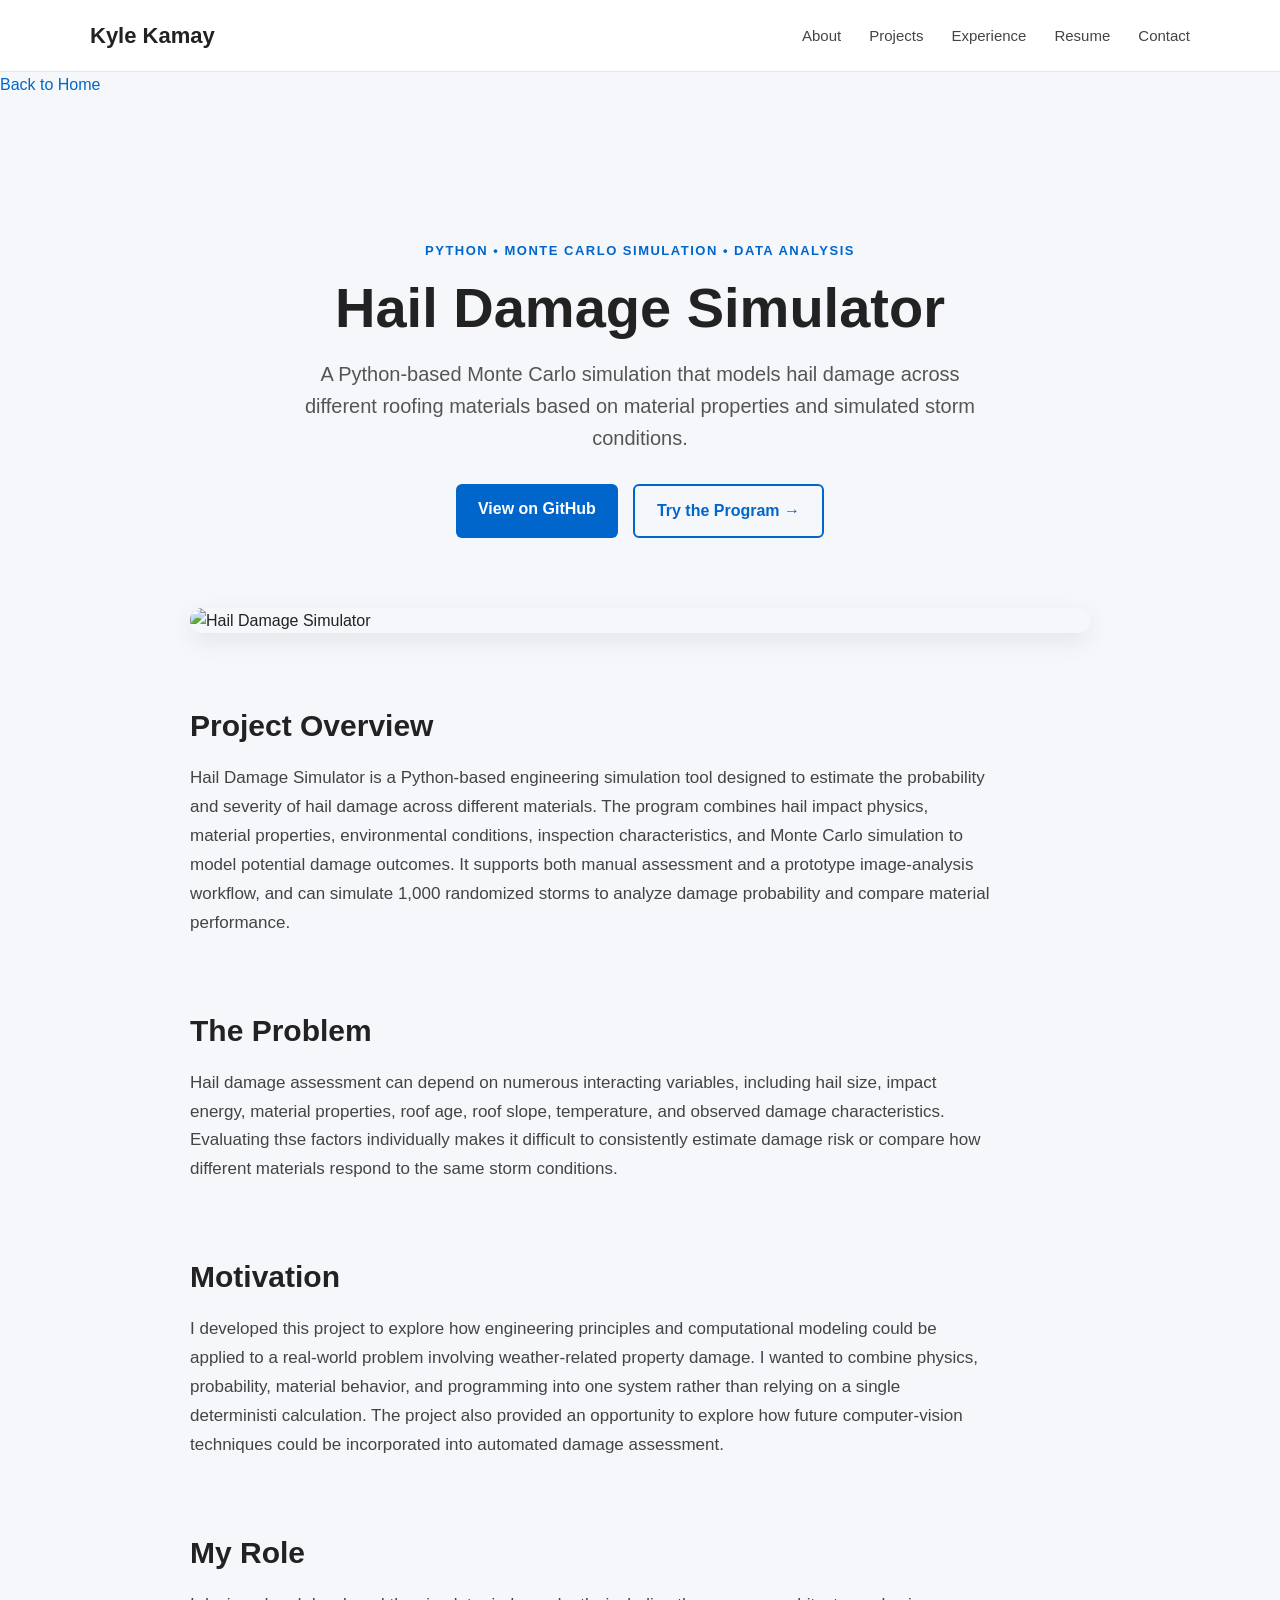
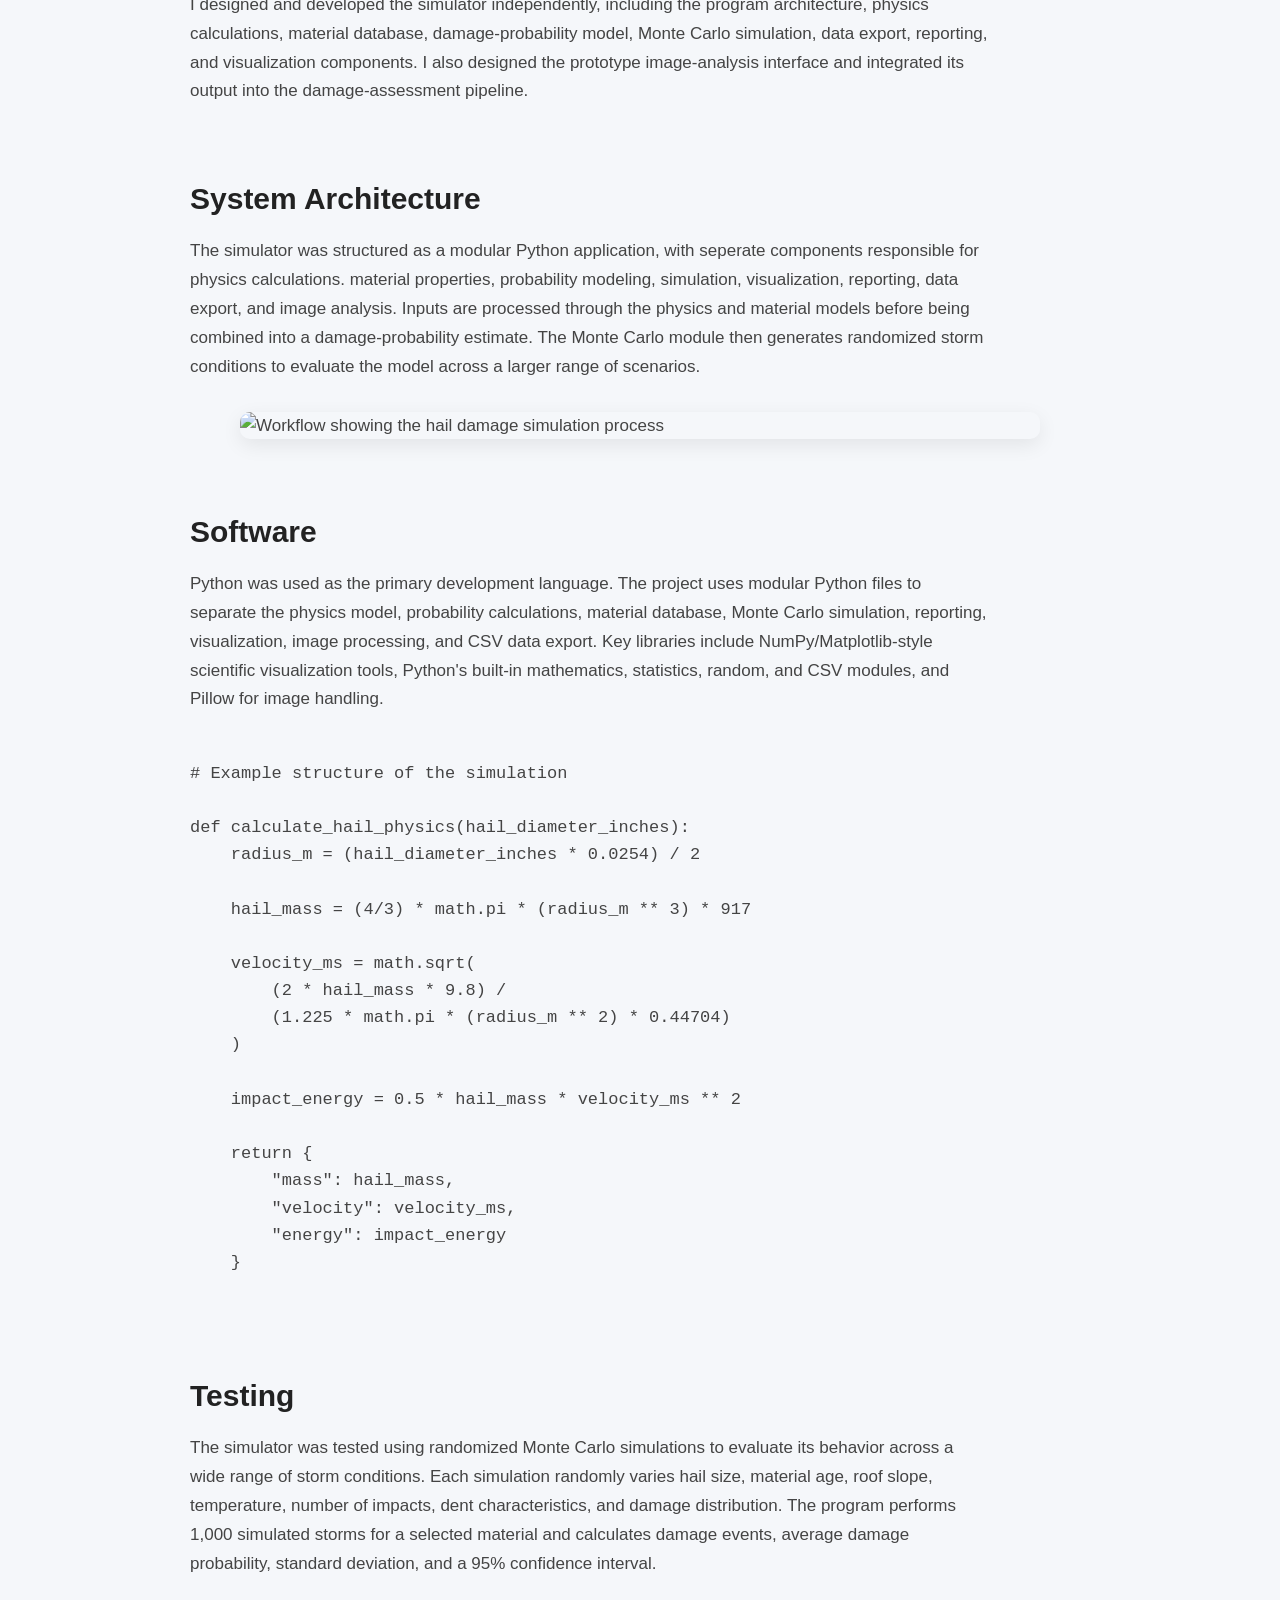
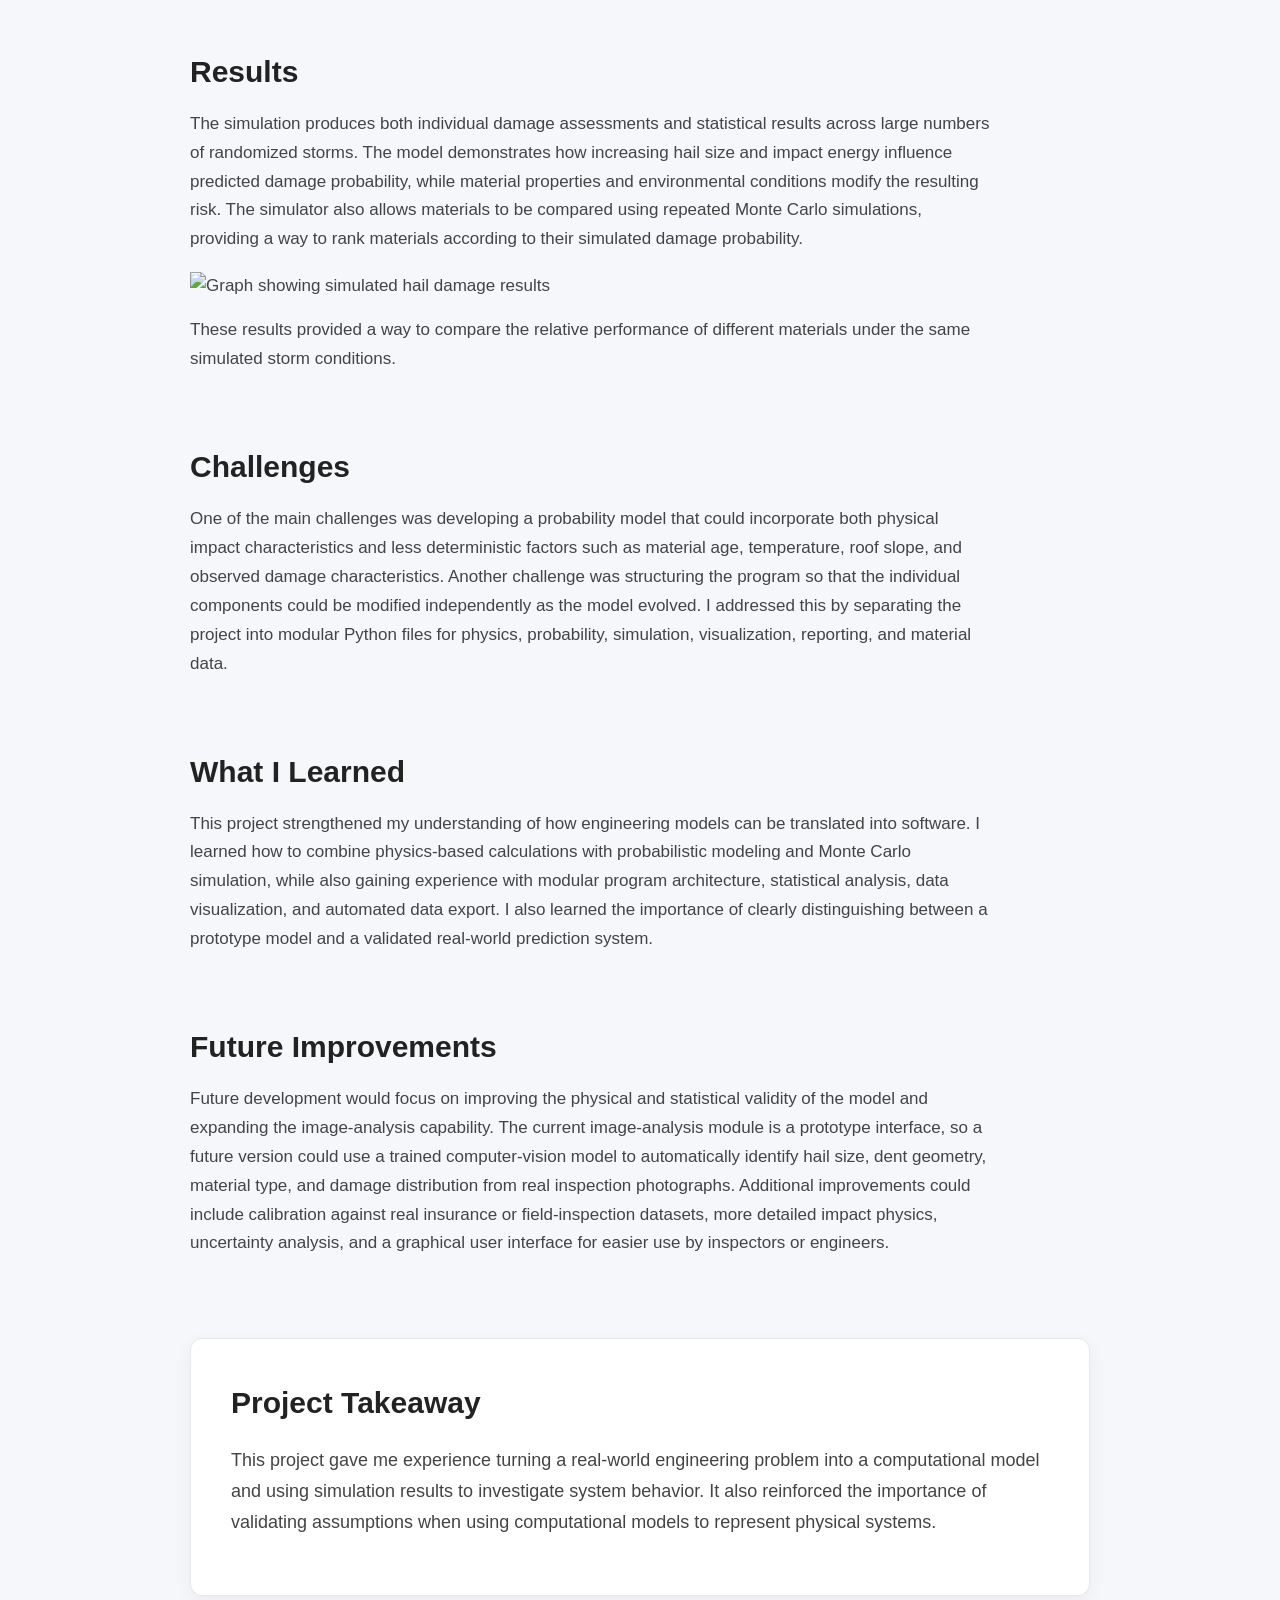
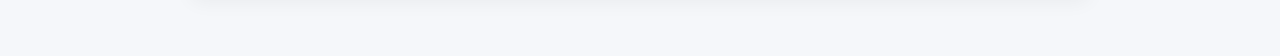
==== Projects/hail_damage.html @ d789b225 "Add files via upload" ====
<!DOCTYPE html>
<html> 


<head>
    <link rel="stylesheet" href="../style.css">
    <title>Hail Damage Simulator</title>
</head>

<body>
    <nav class="navbar">
        <div class="nav-container">

            <a href="../index.html" class="nav-logo">
            Kyle Kamay
            </a>

            <div class="nav-links">
                <a href="../index.html#about">About</a>
                <a href="../index.html#projects">Projects</a>
                <a href="../index.html#experience">Experience</a>
                <a href="../index.html#resume">Resume</a>
                <a href="../index.html#contact">Contact</a>
            </div>
        </div>
    </nav>
    <a href="../index.html">Back to Home</a>
    
    <div class="project-page">
        <section class="project-hero">

    <p class="hero-label">PYTHON • MONTE CARLO SIMULATION • DATA ANALYSIS</p>

    <h1>Hail Damage Simulator</h1>

    <p class="project-subtitle">
        A Python-based Monte Carlo simulation that models hail damage
        across different roofing materials based on material properties
        and simulated storm conditions.
    </p>

    <div class="project-links">

        <a
            href="https://github.com/Kyle-Kamay/Tech-Park-Project.git"
            target="_blank"
            class="button primary-button"
        >
            View on GitHub
        </a>

        <a
            href="YOUR-PROGRAM-LINK"
            target="_blank"
            class="button secondary-button"
        >
            Try the Program →
        </a>

    </div>

</section>

        <div class="project-main-image">

        <img
        src="../images/Damage-Probability_vs_Hail-SizeSAMPLE.png"
        alt="Hail Damage Simulator"
        >

        </div>
        
        <section class="project-section">

    <h2>Project Overview</h2>
    <p>
        Hail Damage Simulator is a Python-based engineering simulation tool designed to estimate the probability and severity of hail damage across different materials. The program combines hail impact physics, material properties, environmental conditions, inspection characteristics, and Monte Carlo simulation to model potential damage outcomes. It supports both manual assessment and a prototype image-analysis workflow, and can simulate 1,000 randomized storms to analyze damage probability and compare material performance.
    </p>


    

</section>


<section class="project-section">

    <h2>The Problem</h2>

    <p>
        Hail damage assessment can depend on numerous interacting variables, including hail size, impact energy, material properties, roof age, roof slope, temperature, and observed damage characteristics.  Evaluating thse factors individually makes it difficult to consistently estimate damage risk or compare how different materials respond to the same storm conditions.
    </p>
    

</section>


<section class="project-section">

    <h2>Motivation</h2>

    <p>
        I developed this project to explore how engineering principles and computational modeling could be applied to a real-world problem involving weather-related property damage.  I wanted to combine physics, probability, material behavior, and programming into one system rather than relying on a single deterministi calculation.  The project also provided an opportunity to explore how future computer-vision techniques could be incorporated into automated damage assessment.
    </p>
    

</section>


<section class="project-section">

    <h2>My Role</h2>

    <p>
        I designed and developed the simulator independently, including the program architecture, physics calculations, material database, damage-probability model, Monte Carlo simulation, data export, reporting, and visualization components.  I also designed the prototype image-analysis interface and integrated its output into the damage-assessment pipeline.
    </p>
    

</section>


<section class="project-section">

    <h2>System Architecture</h2>

    <p>
        The simulator was structured as a modular Python application, with seperate components responsible for physics calculations. material properties, probability modeling, simulation, visualization, reporting, data export, and image analysis.  Inputs are processed through the physics and material models before being combined into a damage-probability estimate. The Monte Carlo module then generates randomized storm conditions to evaluate the model across a larger range of scenarios.
    </p>
    <div class="architecture-image">

        <img
            src="../images/flowchart-hail_simulator.png"
            alt="Workflow showing the hail damage simulation process"
        >

    </div>

</section>


<section class="project-section">

    <h2>Software</h2>

    <p>
        Python was used as the primary development language. The project uses modular Python files to separate the physics model, probability calculations, material database, Monte Carlo simulation, reporting, visualization, image processing, and CSV data export. Key libraries include NumPy/Matplotlib-style scientific visualization tools, Python's built-in mathematics, statistics, random, and CSV modules, and Pillow for image handling.
    </p>
   
    <div class="project-code">

        <pre><code>
# Example structure of the simulation

def calculate_hail_physics(hail_diameter_inches):
    radius_m = (hail_diameter_inches * 0.0254) / 2

    hail_mass = (4/3) * math.pi * (radius_m ** 3) * 917

    velocity_ms = math.sqrt(
        (2 * hail_mass * 9.8) /
        (1.225 * math.pi * (radius_m ** 2) * 0.44704)
    )

    impact_energy = 0.5 * hail_mass * velocity_ms ** 2

    return {
        "mass": hail_mass,
        "velocity": velocity_ms,
        "energy": impact_energy
    }
    </div>


</section>


<section class="project-section">

    <h2>Testing</h2>

    <p>
        The simulator was tested using randomized Monte Carlo simulations to evaluate its behavior across a wide range of storm conditions. Each simulation randomly varies hail size, material age, roof slope, temperature, number of impacts, dent characteristics, and damage distribution. The program performs 1,000 simulated storms for a selected material and calculates damage events, average damage probability, standard deviation, and a 95% confidence interval.
    </p>
    

    </section>
<section class="project-section">

    <h2>Results</h2>

    <p>
        The simulation produces both individual damage assessments and statistical results across large numbers of randomized storms. The model demonstrates how increasing hail size and impact energy influence predicted damage probability, while material properties and environmental conditions modify the resulting risk. The simulator also allows materials to be compared using repeated Monte Carlo simulations, providing a way to rank materials according to their simulated damage probability.
    </p>

    <div class="results-image">

        <img
            src="../images/material-rankings.png"
            alt="Graph showing simulated hail damage results"
        >

    </div>

    <p>
        These results provided a way to compare the relative performance
        of different materials under the same simulated storm
        conditions.
    </p>

</section>


    <section class="project-section">

    <h2>Challenges</h2>

    <p>
        One of the main challenges was developing a probability model that could incorporate both physical impact characteristics and less deterministic factors such as material age, temperature, roof slope, and observed damage characteristics. Another challenge was structuring the program so that the individual components could be modified independently as the model evolved. I addressed this by separating the project into modular Python files for physics, probability, simulation, visualization, reporting, and material data.
    </p>
    

    </section>


    <section class="project-section">

    <h2>What I Learned</h2>

    <p>
        This project strengthened my understanding of how engineering models can be translated into software. I learned how to combine physics-based calculations with probabilistic modeling and Monte Carlo simulation, while also gaining experience with modular program architecture, statistical analysis, data visualization, and automated data export. I also learned the importance of clearly distinguishing between a prototype model and a validated real-world prediction system.
    </p>
    

    </section>


    <section class="project-section">

    <h2>Future Improvements</h2>

    <p>
        Future development would focus on improving the physical and statistical validity of the model and expanding the image-analysis capability. The current image-analysis module is a prototype interface, so a future version could use a trained computer-vision model to automatically identify hail size, dent geometry, material type, and damage distribution from real inspection photographs. Additional improvements could include calibration against real insurance or field-inspection datasets, more detailed impact physics, uncertainty analysis, and a graphical user interface for easier use by inspectors or engineers.
    </p>

    </section>
<section class="project-takeaway">

    <h2>Project Takeaway</h2>

    <p>
        This project gave me experience turning a real-world engineering
        problem into a computational model and using simulation results
        to investigate system behavior. It also reinforced the
        importance of validating assumptions when using computational
        models to represent physical systems.
    </p>

</section>

    </div>




</body>
---- style.css ----
body {
    font-family: Arial, sans-serif;
    margin: 0;
    padding: 0;
    background-color: #f5f7fa;
    color: #222;
    line-height: 1.6;
}

h1, h2, h3 {
    margin-bottom: 10px;
}

a {
    color: #0066cc;
    text-decoration: none;
}

a:hover {
    text-decoration: underline;
}

.container {
    max-width: 1100px;
    margin: 0 auto;
    padding: 40px 25px;
}

h1 {
    font-size: 48px;
    margin-bottom: 5px;
}

h2 {
    font-size: 30px;
    margin-top: 50px;
}

.navbar {
    background-color: #ffffff;
    border-bottom: 1px solid #e5e7eb;
    position: sticky;
    top: 0;
    z-index: 1000;
}

.nav-container {
    max-width: 1100px;
    margin: 0 auto;
    padding: 18px 25px;

    display: flex;
    justify-content: space-between;
    align-items: center;
}

.nav-logo {
    font-size: 22px;
    font-weight: bold;
    color: #222;
}

.nav-links {
    display: flex;
    gap: 28px;
}

.nav-links a {
    color: #444;
    font-size: 15px;
    font-weight: 500;
}

.nav-links a:hover {
    color: #0066cc;
    text-decoration: none;
}

html {
    scroll-behavior: smooth;
}

.hero {
    min-height: 600px;

    display: flex;
    align-items: center;

    padding: 60px 0;
}

.hero-text {
    max-width: 800px;
}

.hero-label {
    font-size: 14px;
    font-weight: bold;
    letter-spacing: 2px;
    color: #0066cc;
    margin-bottom: 15px;
}

.hero h1 {
    font-size: 64px;
    margin: 0;
    line-height: 1.1;
}

.hero h2 {
    font-size: 32px;
    font-weight: 500;
    margin-top: 20px;
    max-width: 750px;
}

.hero-description {
    font-size: 18px;
    color: #555;
    max-width: 650px;
    margin-top: 25px;
}

.hero-buttons {
    display: flex;
    gap: 15px;
    margin-top: 30px;
}

.button {
    display: inline-block;
    padding: 12px 22px;
    border-radius: 6px;
    font-weight: bold;
    transition: 0.2s;
}

.primary-button {
    background-color: #0066cc;
    color: white;
}

.primary-button:hover {
    background-color: #0052a3;
    text-decoration: none;
}

.secondary-button {
    border: 2px solid #0066cc;
    color: #0066cc;
}

.secondary-button:hover {
    background-color: #0066cc;
    color: white;
    text-decoration: none;
}

.project-grid {
    display: grid;
    grid-template-columns: repeat(3, 1fr);
    gap: 25px;
    margin-top: 30px;
}

.project-card {
    background-color: white;
    border: 1px solid #e5e7eb;
    border-radius: 10px;
    overflow: hidden;

    transition: transform 0.2s, box-shadow 0.2s;
}

.project-card:hover {
    transform: translateY(-5px);
    box-shadow: 0 10px 25px rgba(0, 0, 0, 0.08);
}

.project-card img {
    width: 100%;
    height: 220px;
    object-fit: cover;
    display: block;
}

.project-content {
    padding: 25px;
}

.project-content h3 {
    font-size: 22px;
    margin-top: 0;
}

.project-content p {
    color: #555;
    font-size: 15px;
}

.project-tags {
    display: flex;
    flex-wrap: wrap;
    gap: 8px;
    margin: 15px 0;
}

.project-tags span {
    background-color: #eef4fb;
    color: #0066cc;
    padding: 5px 10px;
    border-radius: 20px;
    font-size: 12px;
    font-weight: 600;
}

.project-button {
    display: inline-block;
    margin-top: 10px;

    color: #0066cc;
    font-weight: bold;
}

.project-button:hover {
    text-decoration: underline;
}

.experience-list {
    display: flex;
    flex-direction: column;
    gap: 20px;
    margin-top: 30px;
}

.experience-card {
    background-color: white;
    border: 1px solid #e5e7eb;
    border-radius: 10px;
    padding: 25px;

    transition: transform 0.2s, box-shadow 0.2s;
}

.experience-card:hover {
    transform: translateY(-3px);
    box-shadow: 0 8px 20px rgba(0, 0, 0, 0.06);
}

.experience-header {
    display: flex;
    justify-content: space-between;
    align-items: flex-start;
    gap: 20px;
}

.experience-card h3 {
    font-size: 22px;
    margin: 0;
}

.experience-role {
    color: #0066cc;
    font-weight: 600;
    margin: 5px 0 0;
}

.experience-date {
    color: #666;
    white-space: nowrap;
    margin: 0;
}

.experience-tags {
    display: flex;
    flex-wrap: wrap;
    gap: 8px;
    margin-top: 15px;
}

.experience-tags span {
    background-color: #eef4fb;
    color: #0066cc;
    padding: 5px 10px;
    border-radius: 20px;
    font-size: 12px;
    font-weight: 600;
}

.resume-section {
    text-align: center;
    padding: 70px 20px;
    margin-top: 40px;
}

.resume-section p {
    color: #555;
    margin-bottom: 25px;
}

.contact-section {
    text-align: center;
    padding: 70px 20px;
}

.contact-section p {
    max-width: 600px;
    margin: 0 auto 25px;
    color: #555;
}

.contact-links {
    display: flex;
    justify-content: center;
    gap: 25px;
}

.contact-links a {
    font-weight: 600;
}


.project-page {
    max-width: 900px;
    margin: 0 auto;
    padding: 60px 25px;
}

.project-hero {
    text-align: center;
    padding: 50px 0;
}

.project-hero h1 {
    font-size: 56px;
    margin: 10px 0 20px;
}

.project-subtitle {
    font-size: 20px;
    color: #555;
    max-width: 700px;
    margin: 0 auto;
}

.project-links {
    display: flex;
    justify-content: center;
    gap: 15px;
    margin-top: 30px;
}

.project-main-image {
    margin: 30px 0 70px;
}

.project-main-image img {
    width: 100%;
    border-radius: 10px;
    display: block;
}

.project-section {
    margin-bottom: 60px;
}

.project-section h2 {
    font-size: 30px;
    margin-bottom: 15px;
}

.project-section p {
    font-size: 17px;
    color: #444;
}

.project-section,
.project-section p,
.project-section li,
.project-takeaway,
.project-takeaway p,
.project-takeaway li {
    font-family: Arial, sans-serif;
    font-size: 17px;
    line-height: 1.6;
    color: #444;
}


.project-section h2,
.project-takeaway h2 {
    font-family: Arial, sans-serif;
    font-size: 30px;
    color: #222;
    margin-bottom: 15px;
}

.project-takeaway {
    margin-top: 70px;
    padding: 35px;
    background-color: #ffffff;
    border: 1px solid #e5e7eb;
    border-radius: 10px;
}

.project-takeaway p {
    font-size: 18px;
    line-height: 1.7;
}

/* Pressure Mat project styling */

.project-hero {
    padding: 70px 0 50px;
}

.project-hero .hero-label {
    font-size: 13px;
    font-weight: 700;
    letter-spacing: 1.5px;
    margin-bottom: 15px;
}

.project-hero h1 {
    max-width: 850px;
    margin: 0 auto 20px;
    line-height: 1.1;
}

.project-hero .project-subtitle {
    max-width: 700px;
    line-height: 1.6;
}

.project-main-image {
    margin: 20px 0 75px;
}

.project-main-image img {
    width: 100%;
    max-height: 600px;
    object-fit: contain;
    border-radius: 12px;
    display: block;
    box-shadow: 0 8px 25px rgba(0, 0, 0, 0.08);
}



.project-section {
    margin-bottom: 75px;
}

.project-section h2 {
    font-size: 30px;
    margin-bottom: 20px;
    line-height: 1.2;
}

.project-section p {
    max-width: 800px;
    font-size: 17px;
    line-height: 1.7;
    margin-bottom: 18px;
}

.hardware-image,
.code-image,
.architecture-image {
    margin: 30px 0;
}

.hardware-image img,
.code-image img,
.architecture-image img {
    width: 100%;
    max-width: 800px;
    display: block;
    margin: 0 auto;
    border-radius: 10px;
    box-shadow: 0 6px 20px rgba(0, 0, 0, 0.08);
}

.code-image {
    background-color: #f5f5f5;
    padding: 20px;
    border-radius: 12px;
}

.project-takeaway {
    margin-top: 80px;
    padding: 40px;
    background-color: #ffffff;
    border: 1px solid #e5e7eb;
    border-radius: 12px;
    box-shadow: 0 6px 20px rgba(0, 0, 0, 0.05);
}

.project-takeaway h2 {
    margin-top: 0;
}

.project-takeaway p {
    font-size: 18px;
    line-height: 1.7;
}


.project-footer {
    text-align: center;
    margin: 70px 0 20px;
}

.project-footer a {
    font-weight: 600;
    text-decoration: none;
}

.site-footer {
    margin-top: 80px;
    padding: 35px 20px;
    text-align: center;
    border-top: 1px solid #e5e7eb;
    color: #666;
}

.site-footer p {
    margin-bottom: 15px;
}

.footer-links {
    display: flex;
    justify-content: center;
    gap: 25px;
}

.footer-links a {
    text-decoration: none;
    font-weight: 600;
}

@media (max-width: 768px) {

    .nav-container {
        flex-direction: column;
        gap: 15px;
    }

    .nav-links {
        flex-wrap: wrap;
        justify-content: center;
    }

    .project-hero h1 {
        font-size: 40px;
    }

    .project-subtitle {
        font-size: 18px;
    }

    .project-links {
        flex-direction: column;
        align-items: center;
    }

    .project-links a {
        width: 100%;
        max-width: 300px;
        text-align: center;
    }

    .project-page {
        padding: 40px 20px;
    }

    .project-section h2 {
        font-size: 26px;
    }

    .project-section p {
        font-size: 16px;
    }

    .project-takeaway {
        padding: 25px;
    }

    .project-takeaway p {
        font-size: 16px;
    }

    .experience-header {
        flex-direction: column;
        gap: 5px;
    }

    .contact-links {
        flex-direction: column;
        align-items: center;
        gap: 15px;
    }

    .footer-links {
        flex-direction: column;
        gap: 12px;
    }
}
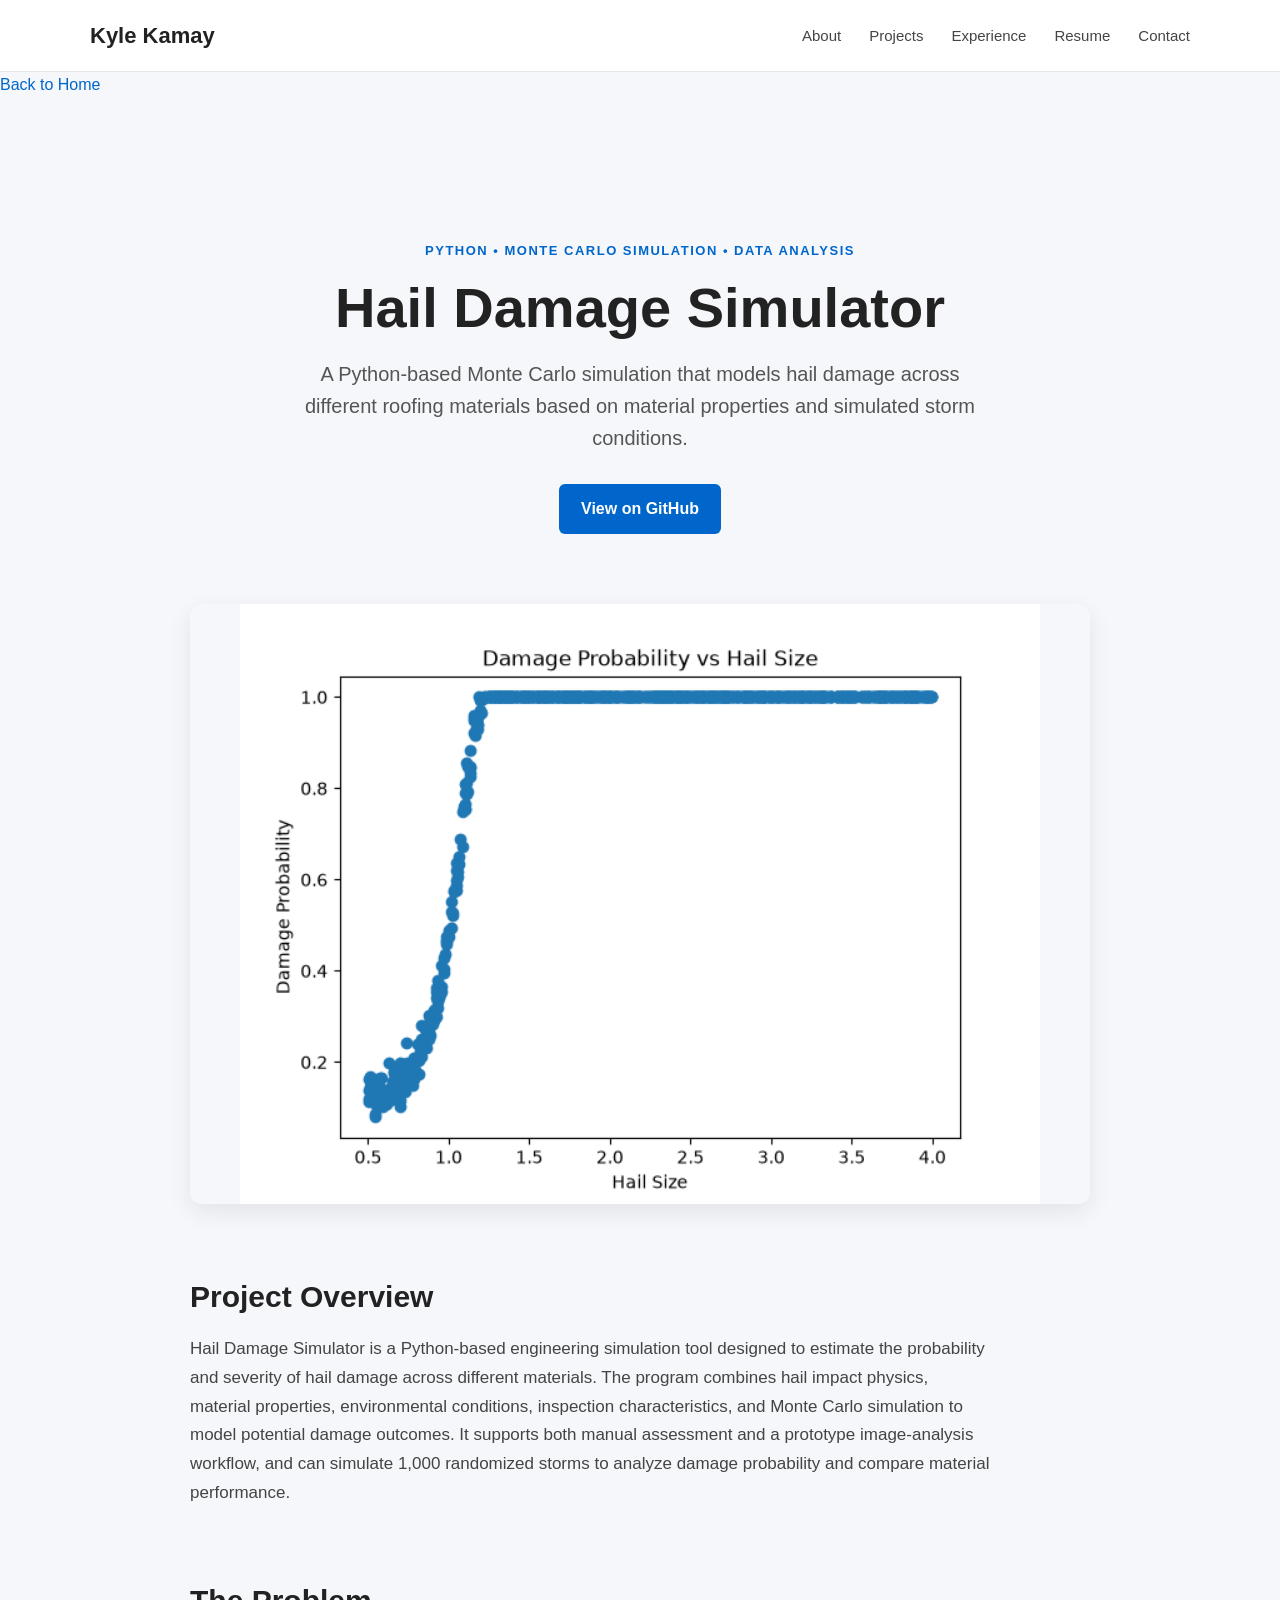
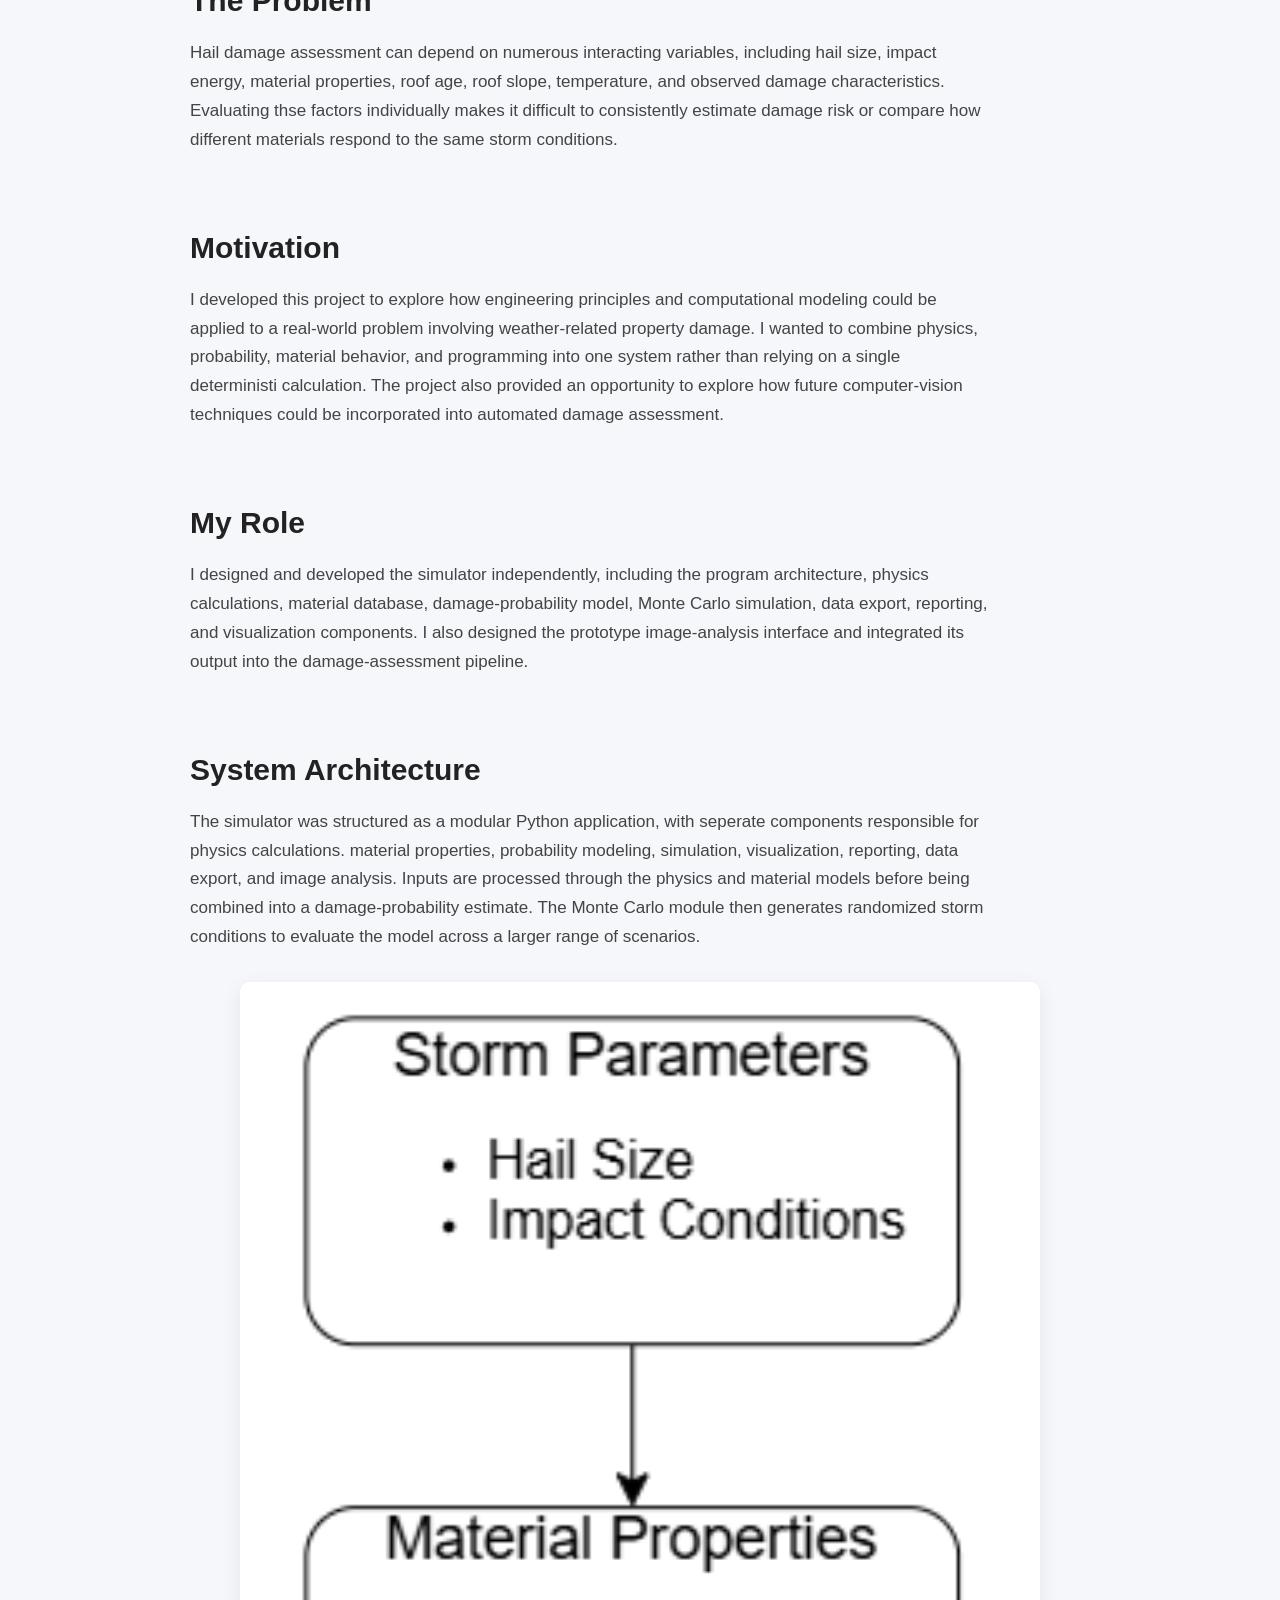
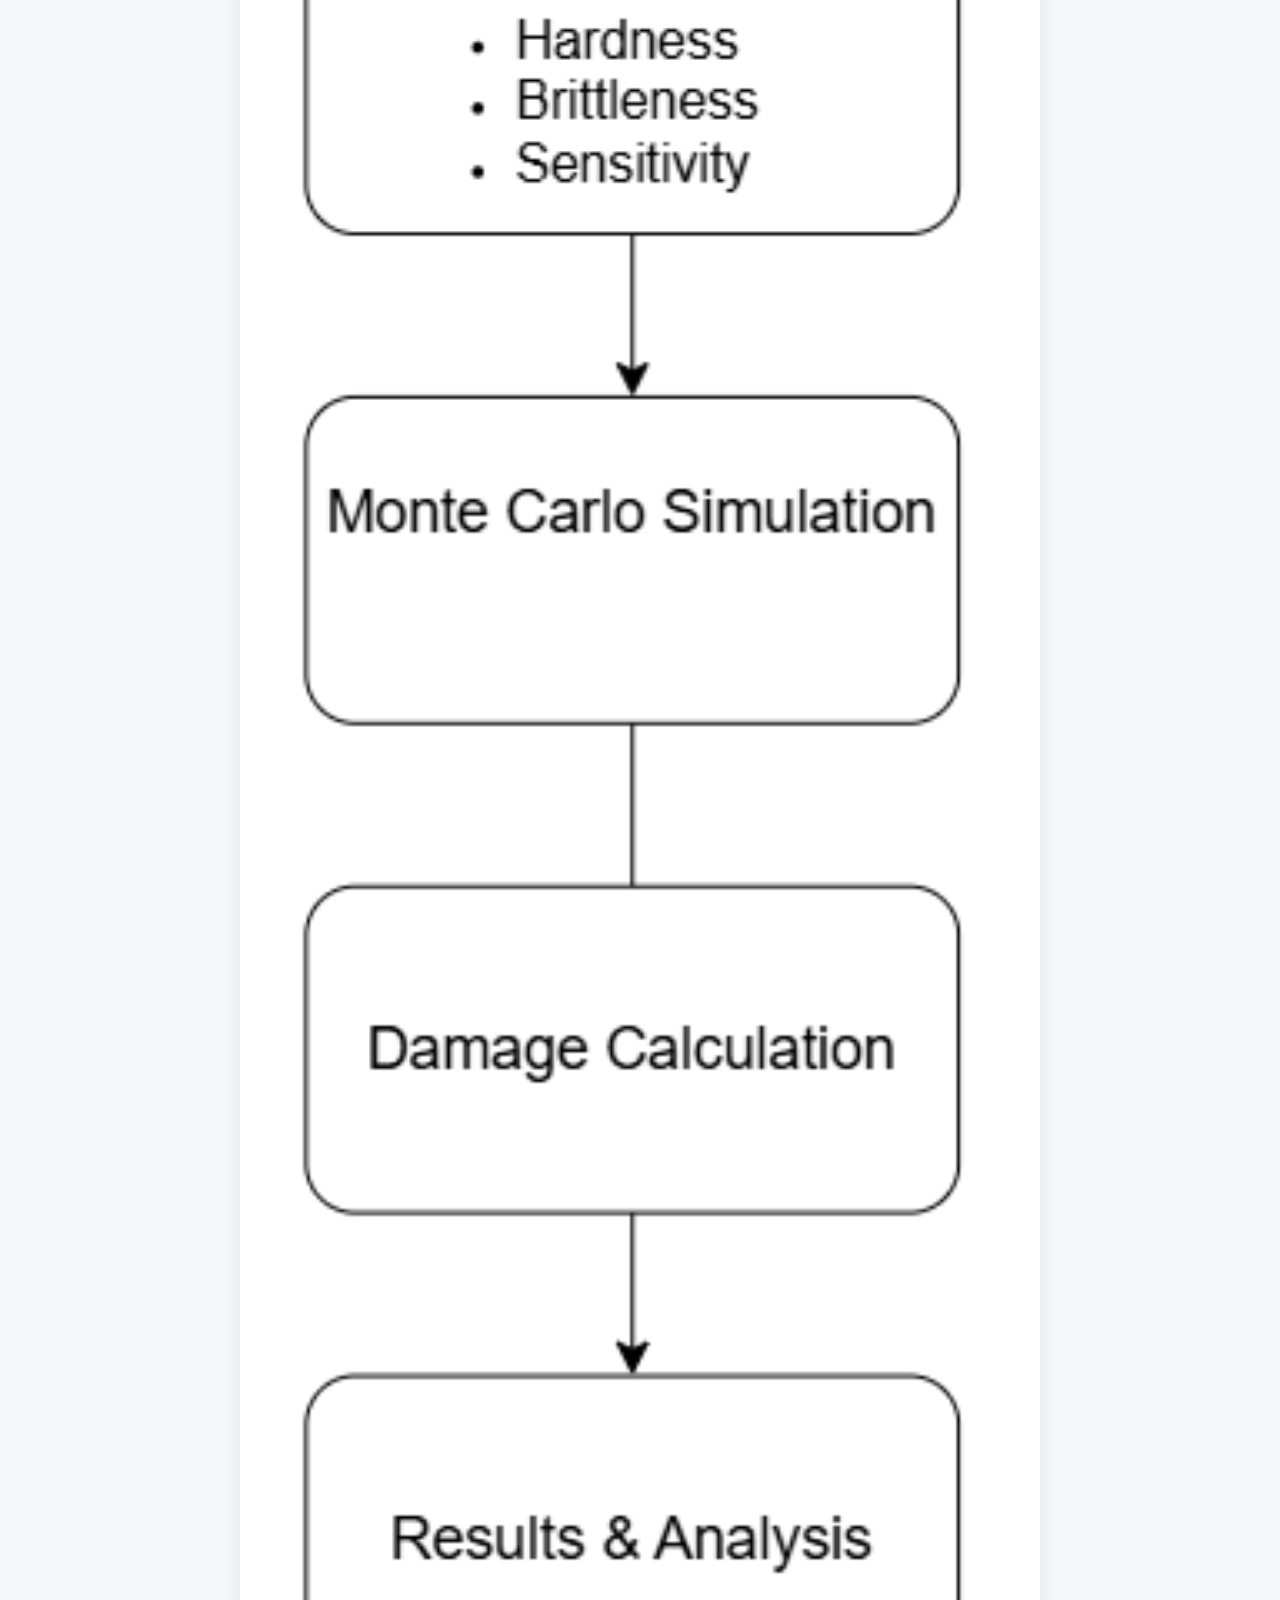
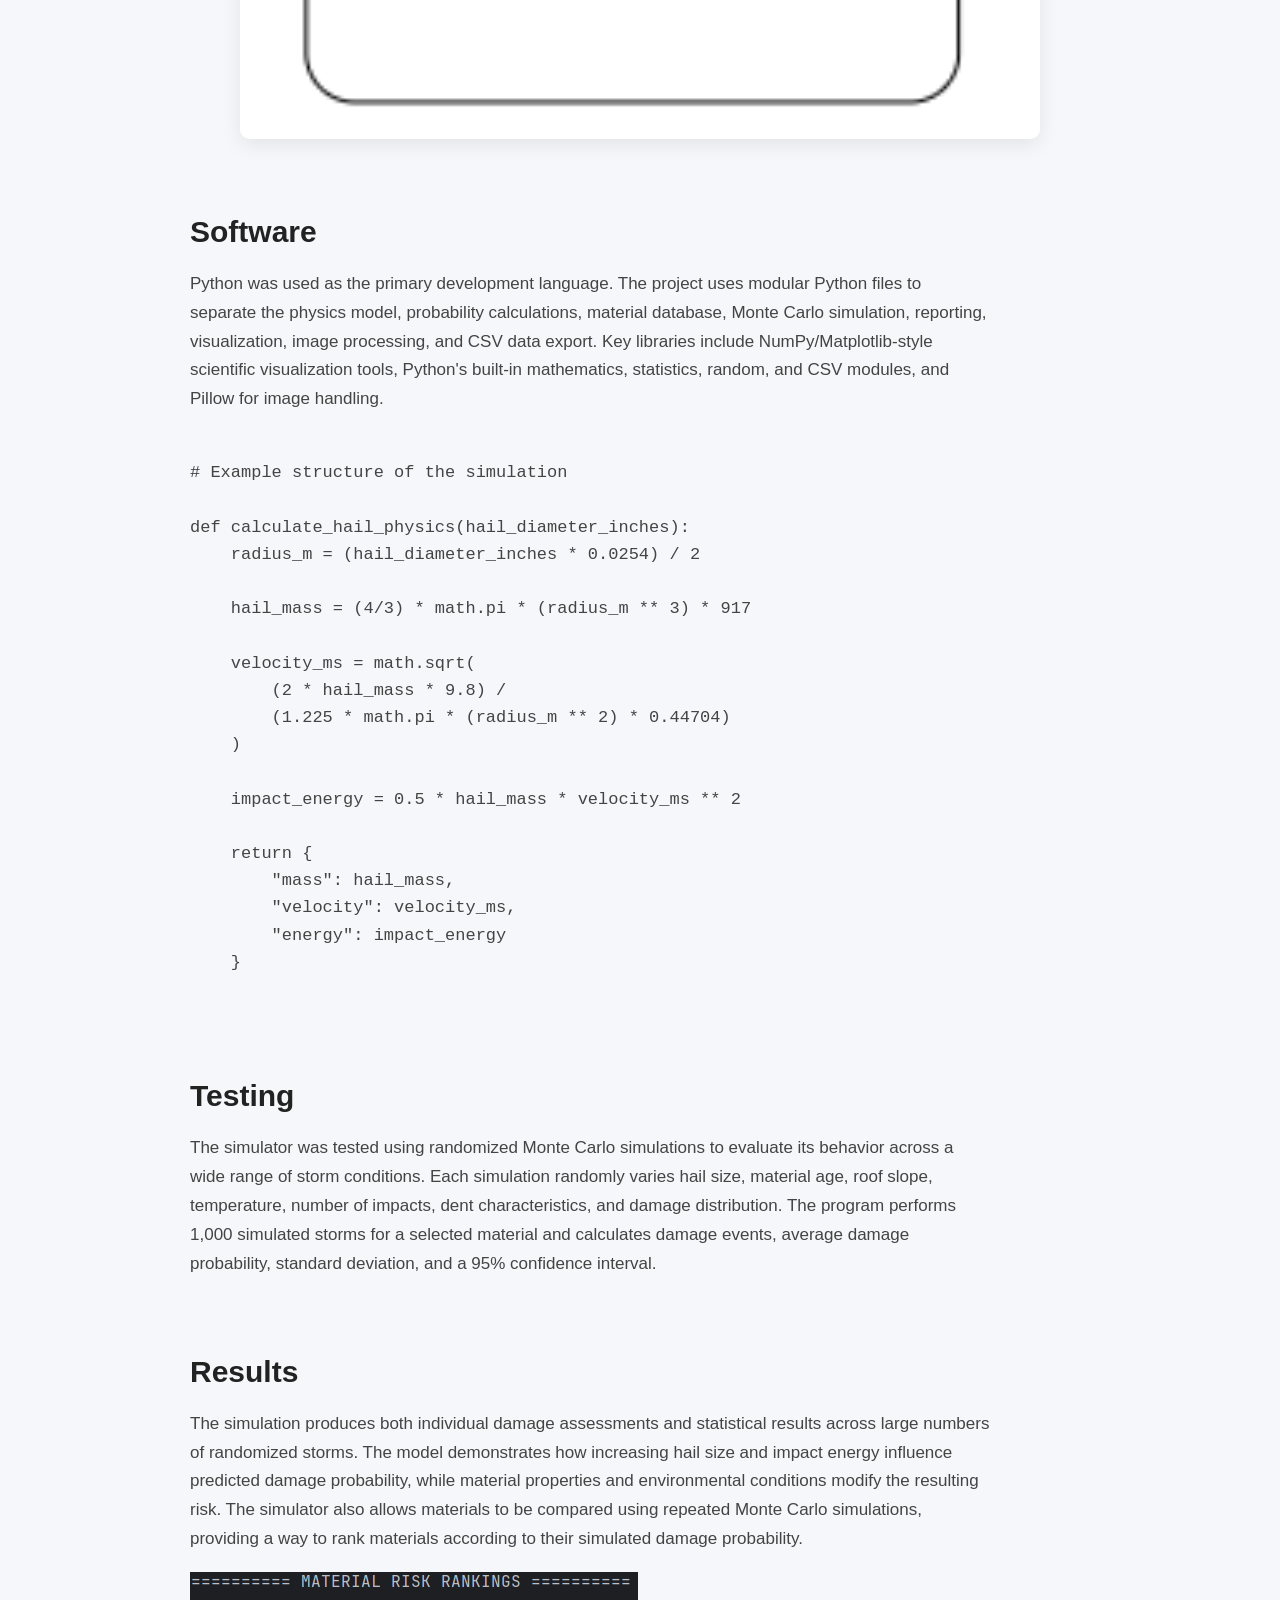
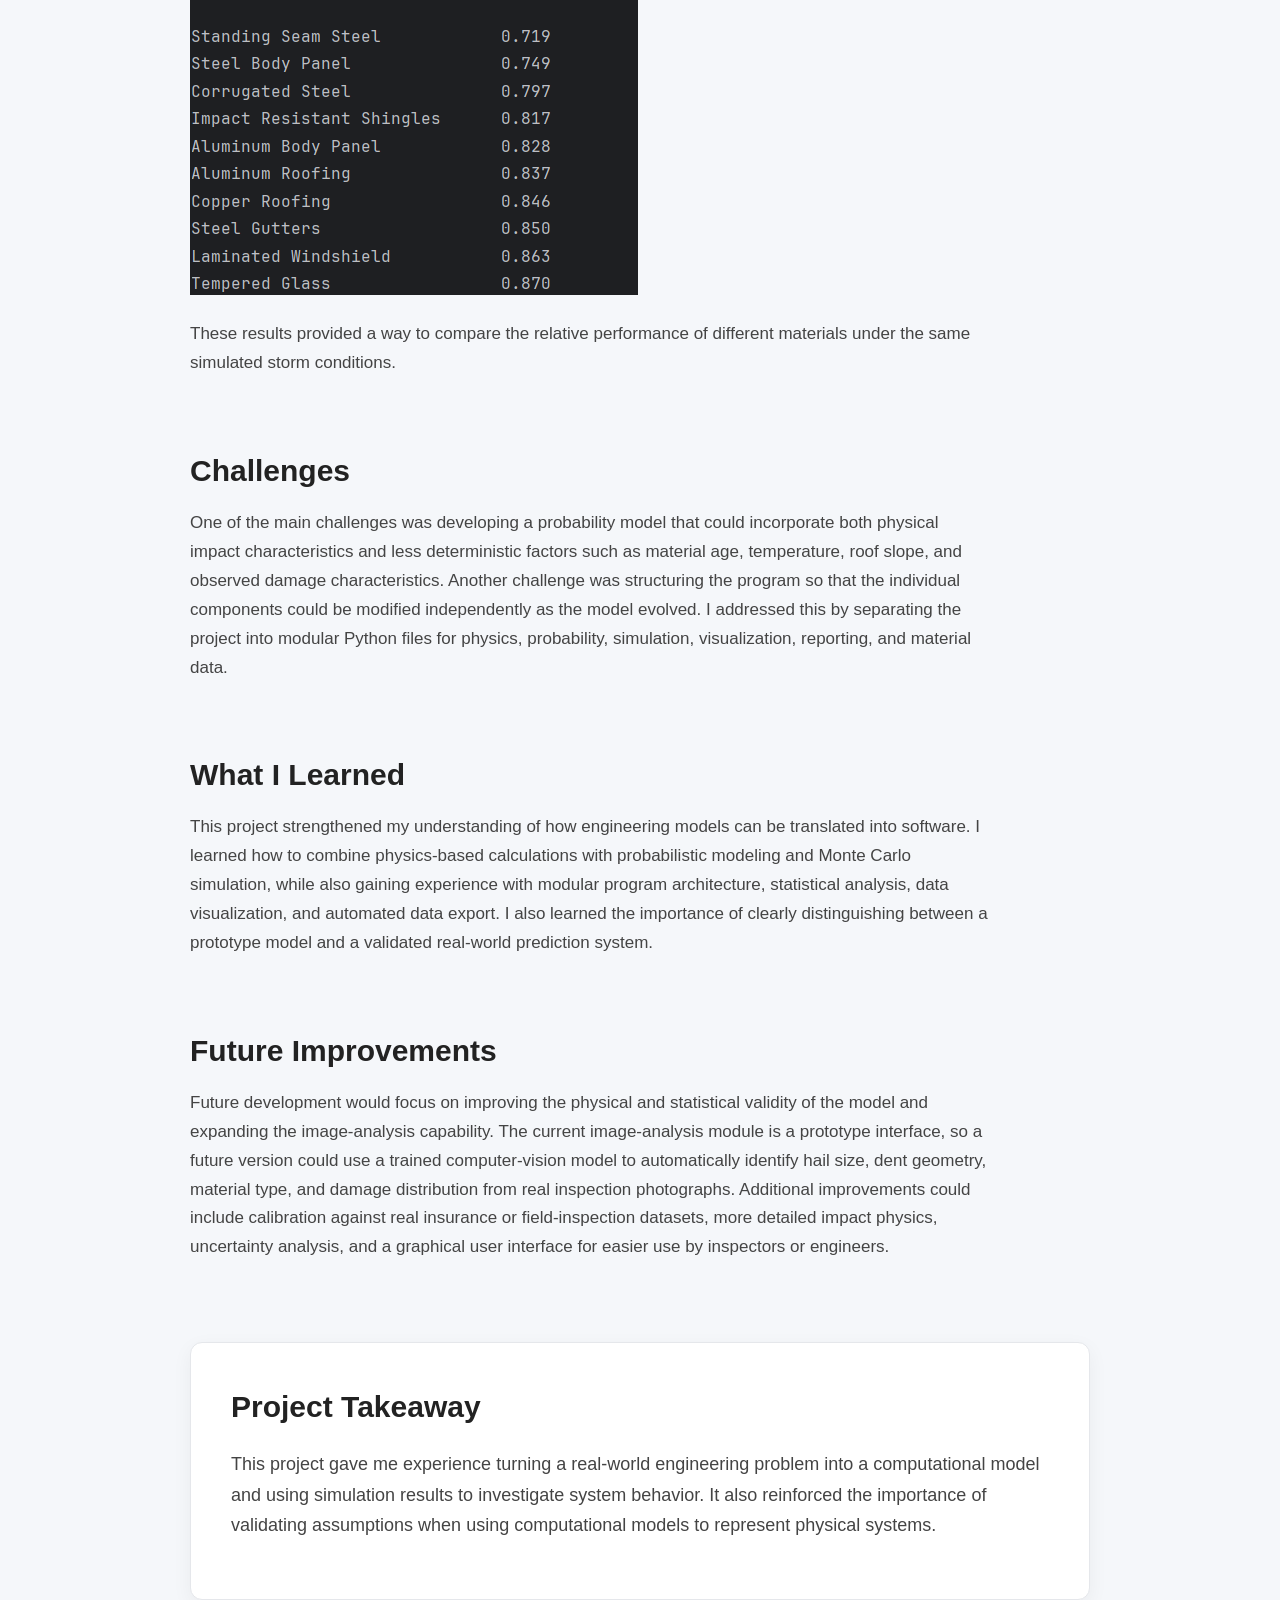
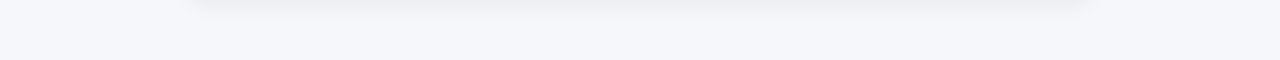
==== commit fed2545c: "Refactor hail_damage.html structure and content" ====
--- a/Projects/hail_damage.html
+++ b/Projects/hail_damage.html
@@ -49,13 +49,7 @@
             View on GitHub
         </a>
 
-        <a
-            href="YOUR-PROGRAM-LINK"
-            target="_blank"
-            class="button secondary-button"
-        >
-            Try the Program →
-        </a>
+       
 
     </div>
 
@@ -64,7 +58,7 @@
         <div class="project-main-image">
 
         <img
-        src="../images/Damage-Probability_vs_Hail-SizeSAMPLE.png"
+        src="../Images/Damage-Probability_vs_Hail-SizeSAMPLE.png"
         alt="Hail Damage Simulator"
         >
 
@@ -129,7 +123,7 @@
     <div class="architecture-image">
 
         <img
-            src="../images/flowchart-hail_simulator.png"
+            src="../Images/flowchart-hail_simulator.png"
             alt="Workflow showing the hail damage simulation process"
         >
 
@@ -195,7 +189,7 @@
     <div class="results-image">
 
         <img
-            src="../images/material-rankings.png"
+            src="../Images/material-rankings.png"
             alt="Graph showing simulated hail damage results"
         >
 
@@ -262,4 +256,4 @@
 
 
 
-</body>+</body>
